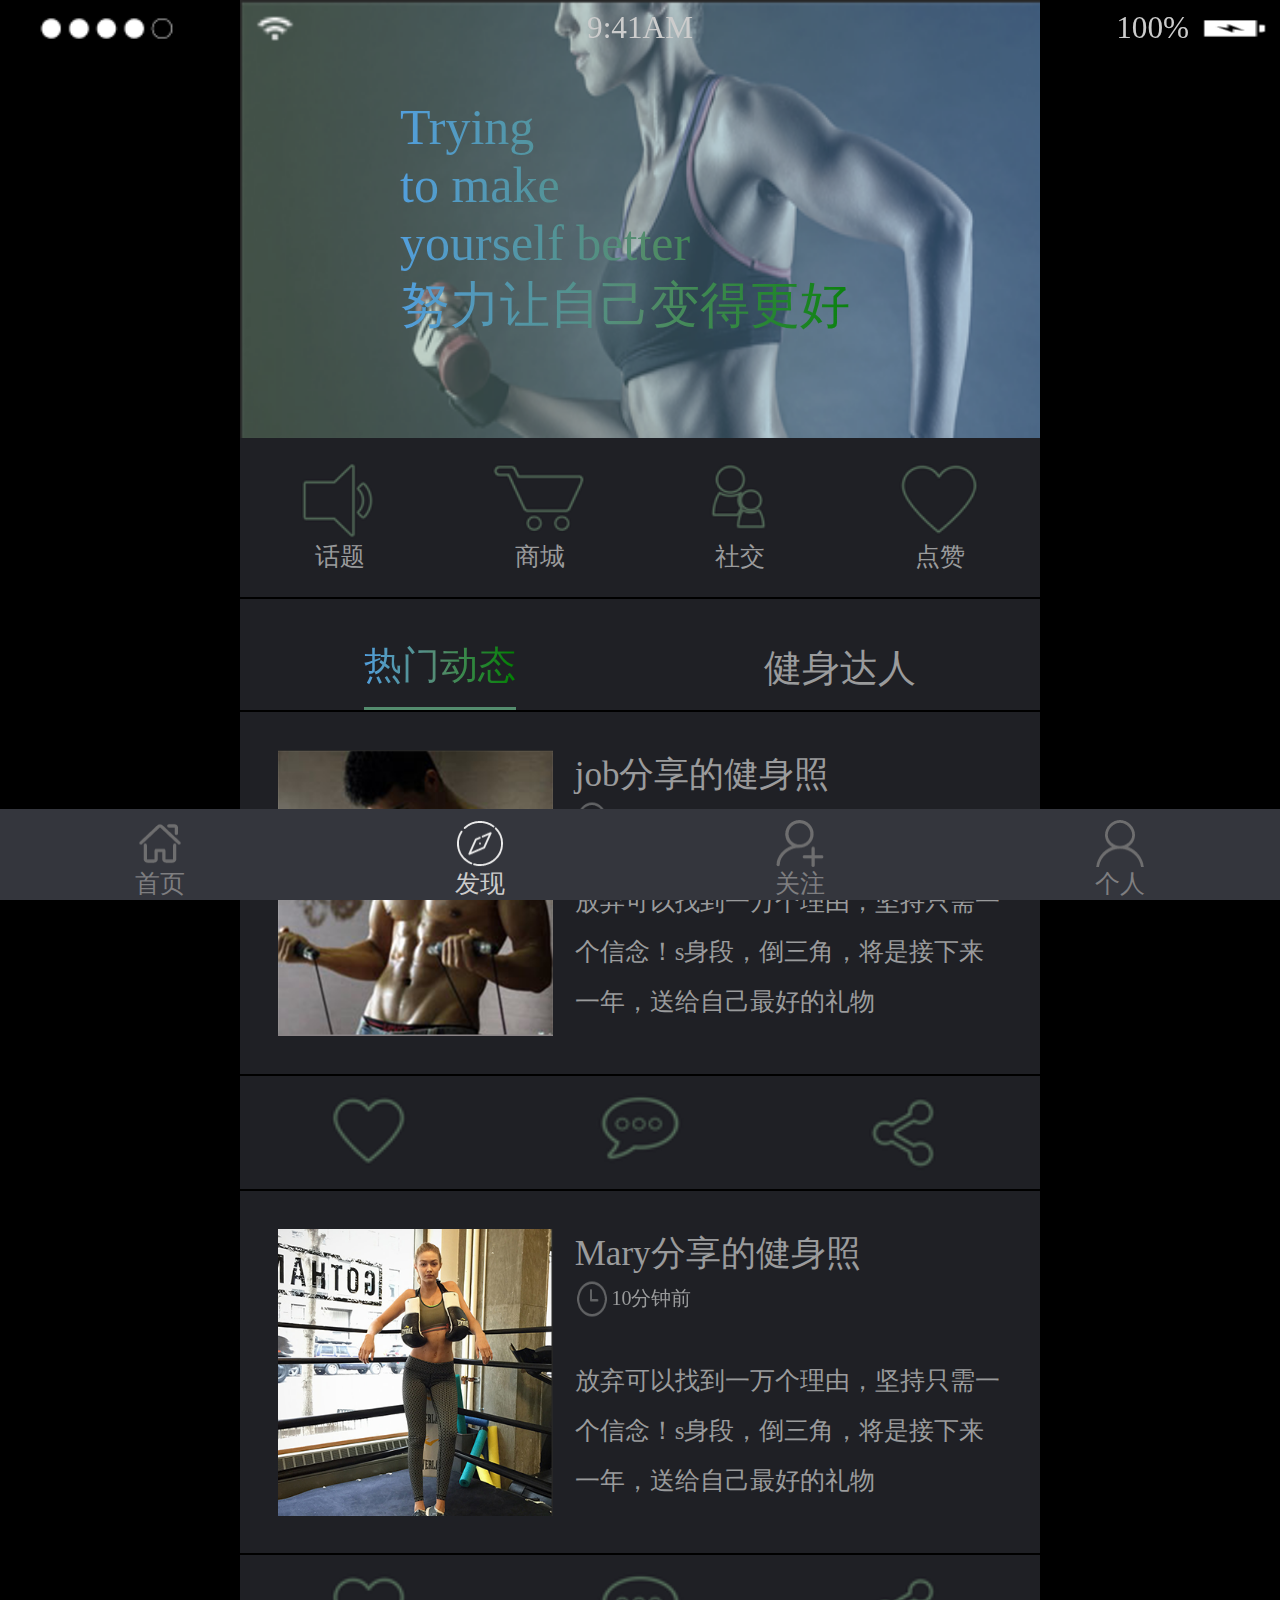
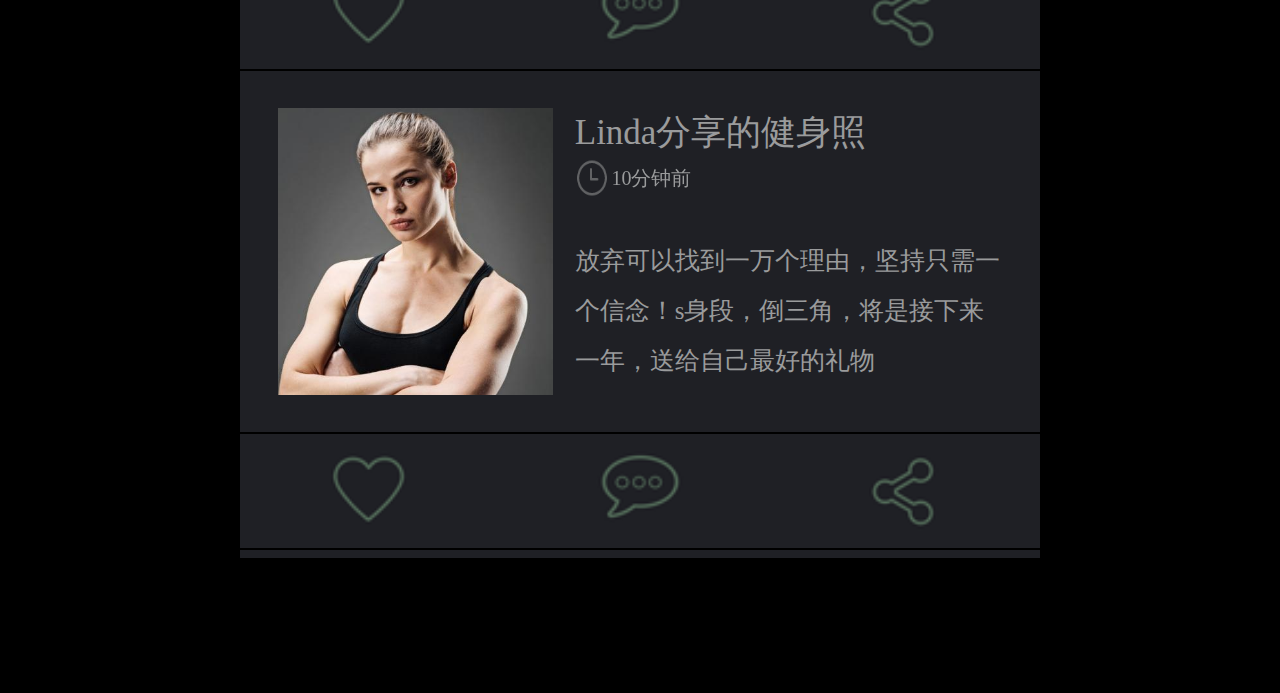
==== find.html @ e4845b58 "Add files via upload" ====
<!doctype html>
<html>
<head>
<meta charset="utf-8">
<title>发现</title>
	<meta name="viewport" content="width=device-width,height=device-height,initial-scale=1.0, minimum-scale=1.0, maximum-scale=1.0, user-scalable=no">
	<link rel="stylesheet" type="text/css" href="css/fine.css">
	<link rel="stylesheet" href="swiper/swiper.min.css">
</head>
<body>
	<header>
		<span><img class="signal" src="img/2.png"><img src="img/3.png"></span>
		<span>9:41AM</span>
		<span>100%<img src="img/1.png"></span>
	</header>
		<section class="swiper-container">
		<div class="swiper-container">
        <div class="swiper-wrapper">
            <div class="swiper-slide"><img src="img/11.png"><p>Trying <br>to make <br>yourself better <br>努力让自己变得更好</p> 
            </div>
              <div class="swiper-slide"><img src="img/68.jpg">
            </div>
            <div class="swiper-slide"><img src="img/69.jpg">
            </div>
              <div class="swiper-slide"><img src="img/70.jpg">
            </div>      
        </div>
    </div>
	</section>
	<ul class="conversation">
		<li><img src="img/12.png">话题</li>
		<a href="find1.html"><li><img src="img/13.png">商城</li></a>
		<li><img src="img/14.png">社交</li>
		<li><img src="img/15.png">点赞</li>
	</ul>
	<ul class="dynamic">
		<li>
			<p>热门动态</p> 
			<span>健身达人</span>
		</li>
		<li>
			<img src="img/16.png" alt="">
			<p>job分享的健身照<br>
			<span><img src="img/64.png"><a>10分钟前</a></span>
			放弃可以找到一万个理由，坚持只需一个信念！s身段，倒三角，将是接下来一年，送给自己最好的礼物
			</p>
		</li>
		<li>
			<img src="img/17.png">
			<img src="img/18.png">
			<img src="img/19.png">
		</li>
		<li>
			<img src="img/62.png" alt="">
			<p>Mary分享的健身照<br>
			<span><img src="img/64.png"><a>10分钟前</a></span>
			放弃可以找到一万个理由，坚持只需一个信念！s身段，倒三角，将是接下来一年，送给自己最好的礼物
			</p>
		</li>
		<li>
			<img src="img/17.png">
			<img src="img/18.png">
			<img src="img/19.png">
		</li>
		<li>
			<img src="img/39.png" alt="">
			<p>Linda分享的健身照<br>
			<span><img src="img/64.png"><a>10分钟前</a></span>
			放弃可以找到一万个理由，坚持只需一个信念！s身段，倒三角，将是接下来一年，送给自己最好的礼物
			</p>
		</li>
		<li>
			<img src="img/17.png">
			<img src="img/18.png">
			<img src="img/19.png">
		</li><br>
		<div class="bottom">
			<span><a href="index.html"><img src="img/23.png">首页</a></span>
			<span><a href="find.html"><img src="img/20.png">发现</a></span>
			<span><a href="follow.html"><img src="img/9.png">关注</a></span>
			<span><a href="homepage.html"><img src="img/10.png">个人</a></span>
		</div>
		 <script src="swiper/swiper.min.js"></script>
    <script type="text/javascript">
    window.onload = function() {
      var mySwiper = new Swiper ('.swiper-container', {
        direction:'horizontal',
        loop: true,
        autoplay:1000,
        speed:2000,
        pagination: '.swiper-pagination',
        nextButton: '.swiper-button-next',
        prevButton: '.swiper-button-prev',
　　　　  autoplayDisableOnInteraction : false,
        scrollbar: '.swiper-scrollbar',
      });
    }        
    </script>
</body>
</html>
---- css/fine.css ----
@charset "utf-8";
/* CSS Document */
body, h1, h2, h3, h4, h5, h6, hr, p, blockquote, dl, dt, dd, ul, ol, li, pre, form, fieldset, legend, button, input, textarea, th, td { margin:0; padding:0; } 
body, button, input, select, textarea { font:12px/1.5tahoma, arial, \5b8b\4f53; } 
h1, h2, h3, h4, h5, h6{ font-size:100%; } 
address, cite, dfn, em, var { font-style:normal; } 
code, kbd, pre, samp { font-family:couriernew, courier, monospace; } 
small{ font-size:12px; } 
ul, ol { list-style:none; } 
a { text-decoration:none; } 
a:hover { text-decoration:underline; } 
sup { vertical-align:text-top; } 
sub{ vertical-align:text-bottom; } 
legend { color:#000; } 
fieldset, img { border:0; } 
button, input, select, textarea { font-size:100%; } 
table { border-collapse:collapse; border-spacing:0; }


@media only screen and (min-width: 320px) {
  html {
    font-size: 40px !important; } }
@media only screen and (min-width: 360px) {
  html {
    font-size: 45px !important; } }
@media only screen and (min-width: 375px) {
  html {
    font-size: 50px !important; } }
@media only screen and (min-width: 412px) {
  html {
    font-size: 55px !important; } }
@media only screen and (min-width: 414px) {
  html {
    font-size: 55px !important; } }
@media only screen and (min-width: 750px) {
  html {
    font-size: 90px !important; } }
@media only screen and (min-width: 768px) {
  html {
    font-size: 90px !important; } }
@media only screen and (min-width: 1024px) {
  html {
    font-size: 125px !important; } }
    @media only screen and (min-width: 1280px) {
html {
    font-size: 125px !important; 
    width:800px;
    margin:0 auto;} }
body,html{
  background: #000;
}
header{
  height:0.454545rem;
  width:100%;
  display: flex;
  justify-content: space-between;
  position: fixed;
  top: 0;
  left:0;
  z-index: 100;
}
header span{
  height:100%;
  width:26.3%;
  display: inline-block;
  display: flex;
  justify-content: space-around;
  align-items: center;
  font-size: 0.25rem;
  color:#ccc;
}
header img{
  height:80%;
}
.signal{
  height:47%;
}
header span:nth-child(3){
  height:100%;
  width:26.3%;
  display: inline-block;
  display: flex;
  justify-content: flex-end;
  align-items: center;
  font-size: 0.25rem;
}
header span:nth-child(3) img{
  height:86%;
  width:27%;
}
.banner{
  height:3.272727rem;
  width:100%;
  box-sizing: border-box;
  background: url(../img/11.png);
  background-size: 100% 100%;
  display: flex;
  justify-content: center;
  align-items: center;
}
.swiper-container {
  width: 100%;
  height: 3.5rem;
  position: relative;
}  
.swiper-slide{
  width: 100%;
  height:3.5rem;
  display: flex;
  justify-content: center;
  align-items: center;

}
.swiper-slide img{
  max-width: 100%;
  max-height: 100%;
  width: 100%;
  height: 100%;
  position:absolute;
  z-index: 1;
}
.swiper-slide p{
  position: absolute;
  z-index: 5;
  height:80%;
  width:60%;
  font-size: 0.4rem;
  display: flex;
  align-items: center;
  background: linear-gradient(to right, #529fdd, #548c6e,green);
  -webkit-background-clip: text;
  color: transparent;
}
.banner div{
  height:100%;
  width: 100%;
} 
.banner div img{
  width:100%;
  height:100%;
}
.banner p{
  color:#fff;
  height:3.090909rem;
  width:6rem;
  font-size: 0.4rem;
  font-family:'TSSunOld1259ee0a461cdb5';
  background: linear-gradient(to right, #529fdd, #548c6e,green);
  -webkit-background-clip: text;
  color: transparent;
  display: flex;
  align-items: center;
}
.conversation{
  width:100%;
  height:1.272727rem;
  border-bottom :2px solid #000;
  display: flex;
  justify-content: space-around;
  background:#1f2025;
}
.conversation li{
  height:100%;
  width:1.454545rem;
  display: flex;
  flex-direction: column;
  align-items: center;
  justify-content: center;
  color:#9a9b9c;
  font-size: 0.2rem
}
.conversation li img{
  height:50%;
}
.dynamic{
  height:12.4726363rem;
  width:100%;
  background:#1f2025;
}
.dynamic li{
  height:0.90909rem;
  width:100%;
  border-bottom:2px solid #000;
}
.dynamic li:nth-child(1){
  color:#ccc;
  font-size:0.3rem;
  display: flex;
  justify-content: space-around;
  align-items: flex-end;
  box-sizing: border-box;
}
.dynamic li:nth-child(1) p{
  background: linear-gradient(to right, #529fdd, #548c6e,green);
  -webkit-background-clip: text;
  color: transparent;
  height:100%;
  border-bottom:3px solid #548c6e;
  line-height: 1.12rem;
}
.dynamic li:nth-child(1) span{
  display: inline-block;
    height:100%;
  line-height: 1.12rem;
  color:#9a9b9c;
}
.dynamic li:nth-child(2),
.dynamic li:nth-child(4),
.dynamic li:nth-child(6){
  height:2.9090rem;
  padding: 0.3rem;
  box-sizing: border-box;
  display: flex;
  justify-content: space-between;
}
.dynamic li:nth-child(2) img,
.dynamic li:nth-child(4) img,
.dynamic li:nth-child(6) img{
  height:100%;
  width:2.2rem;
}
.dynamic li:nth-child(2) p,
.dynamic li:nth-child(4) p,
.dynamic li:nth-child(6) p{
  height:100%;
  width:59%;
  color:#9a9b9c;
  font-size:0.2rem;
  line-height: 0.4rem;
}
.dynamic li:nth-child(2) p span,
.dynamic li:nth-child(4) p span,
.dynamic li:nth-child(6) p span{
  display: inline-block;
  height:27%;
  width: 100%;
  display: flex;
  align-items: flex-start;
  
}
.dynamic li:nth-child(2) p span a,
.dynamic li:nth-child(4) p span a,
.dynamic li:nth-child(6) p span a{
  display: inline-block;
  height:100%;
  width: 50%;
  transform: scale(0.8);
  display: flex;
  margin-left:-0.15rem; 
  margin-top: -0.06rem
}
.dynamic li:nth-child(2) p span img,
.dynamic li:nth-child(4) p span img,
.dynamic li:nth-child(6) p span img{
  height:52%;
  width:8%;
  vertical-align: middle;
}
.dynamic li:nth-child(2) p::first-line,
.dynamic li:nth-child(4) p::first-line,
.dynamic li:nth-child(6) p::first-line{
  font-size: 0.28rem;
}
.dynamic li:nth-child(3),
.dynamic li:nth-child(5),
.dynamic li:nth-child(7){
  display: flex;
  justify-content: space-around;
  align-items: center;
} 
.dynamic li:nth-child(3) img,
.dynamic li:nth-child(5) img,
.dynamic li:nth-child(7) img{
  height:70%;
}

.bottom{
  height:0.7272rem;
  width:100%;
  box-sizing: border-box;
  display: flex;
  justify-content: space-around;
  position: fixed;
  bottom: 0;
  left:0;
  background: #34363d;
}
.bottom span{
  height:100%;
  width:1rem;
  color:#7e7e80;
  display: flex;
  justify-content: center;
  align-items: center;
  font-size: 0.2rem;
}
.bottom span a{
   height:100%;
  width:1rem;
  display: inline-block;
  display: flex;
  justify-content: center;
}
.bottom span:nth-child(2) a{
  color: #ccc;
}
.bottom span img{
  width:38%;
}
.bottom span a{
    font-size: 0.2rem;
    color:#7e7e80;
    display: flex;
    flex-direction:column;
    justify-content: flex-end;
    align-items: center;
}
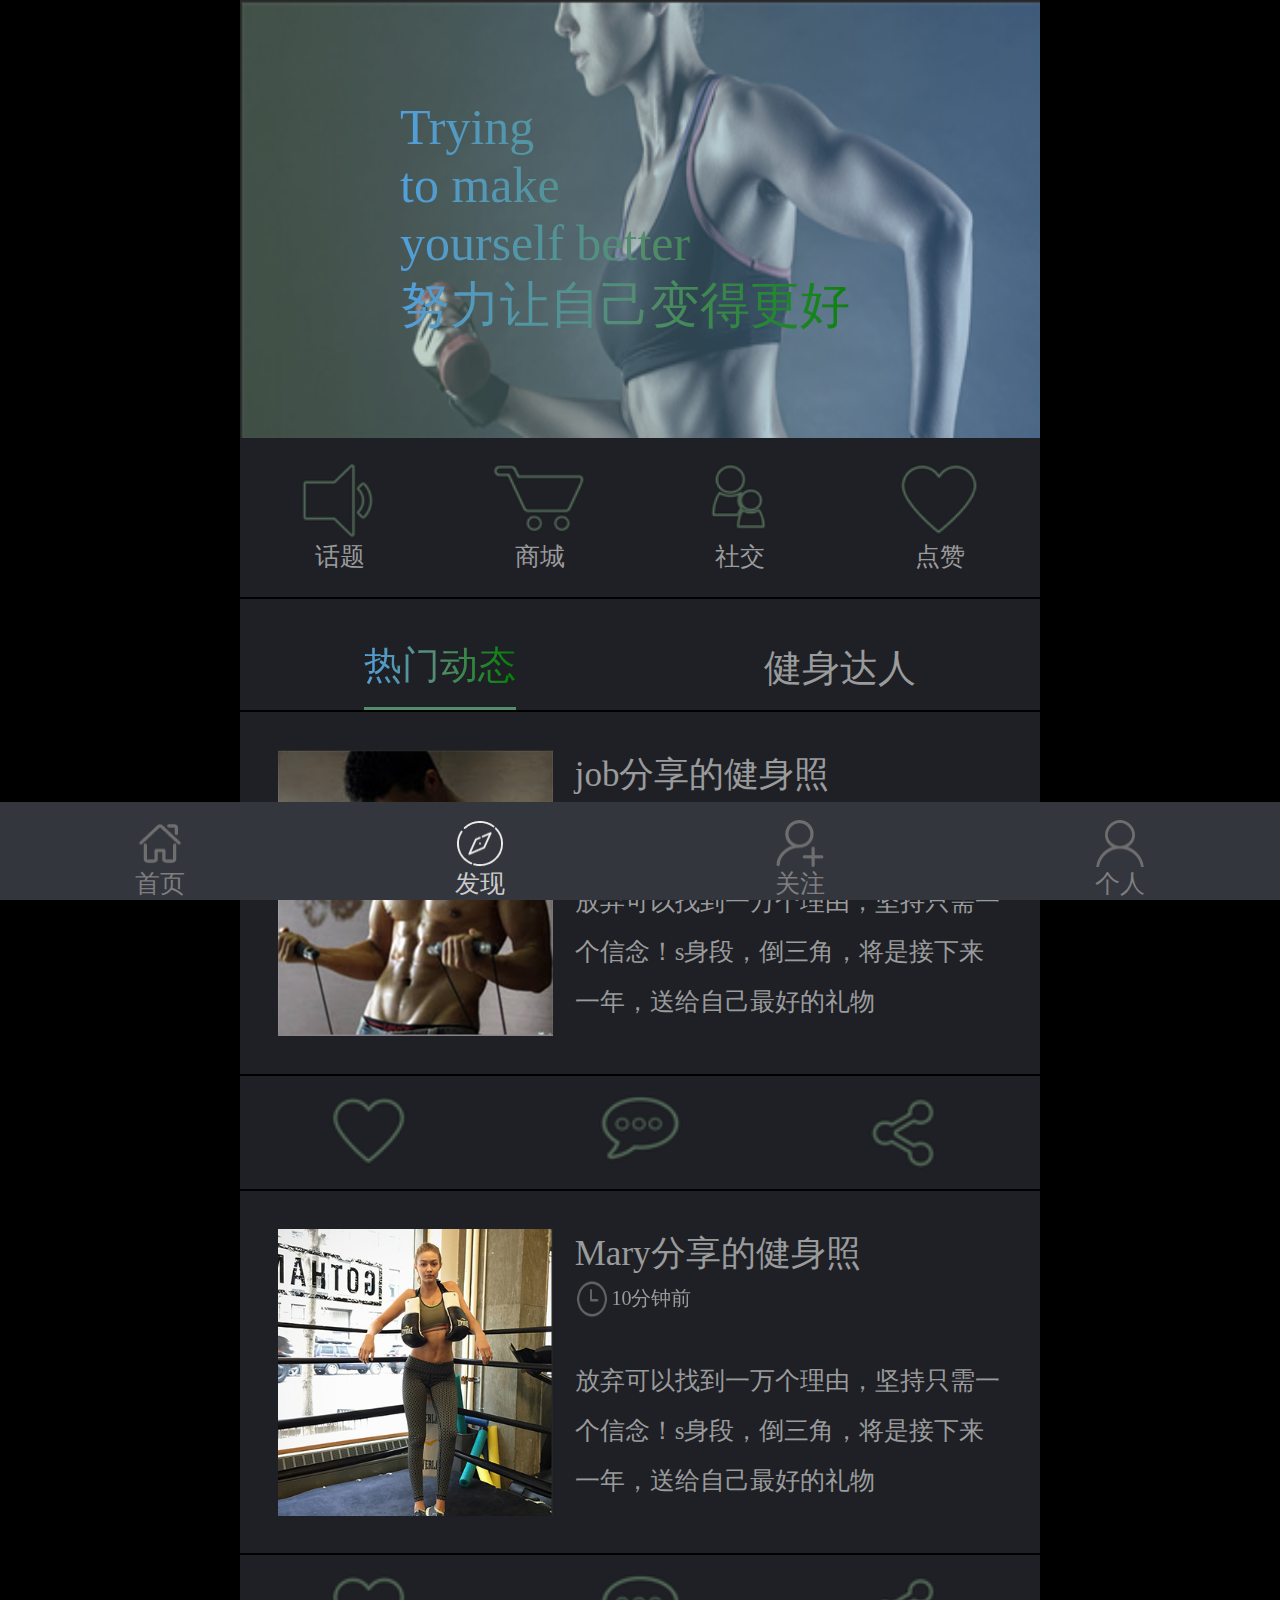
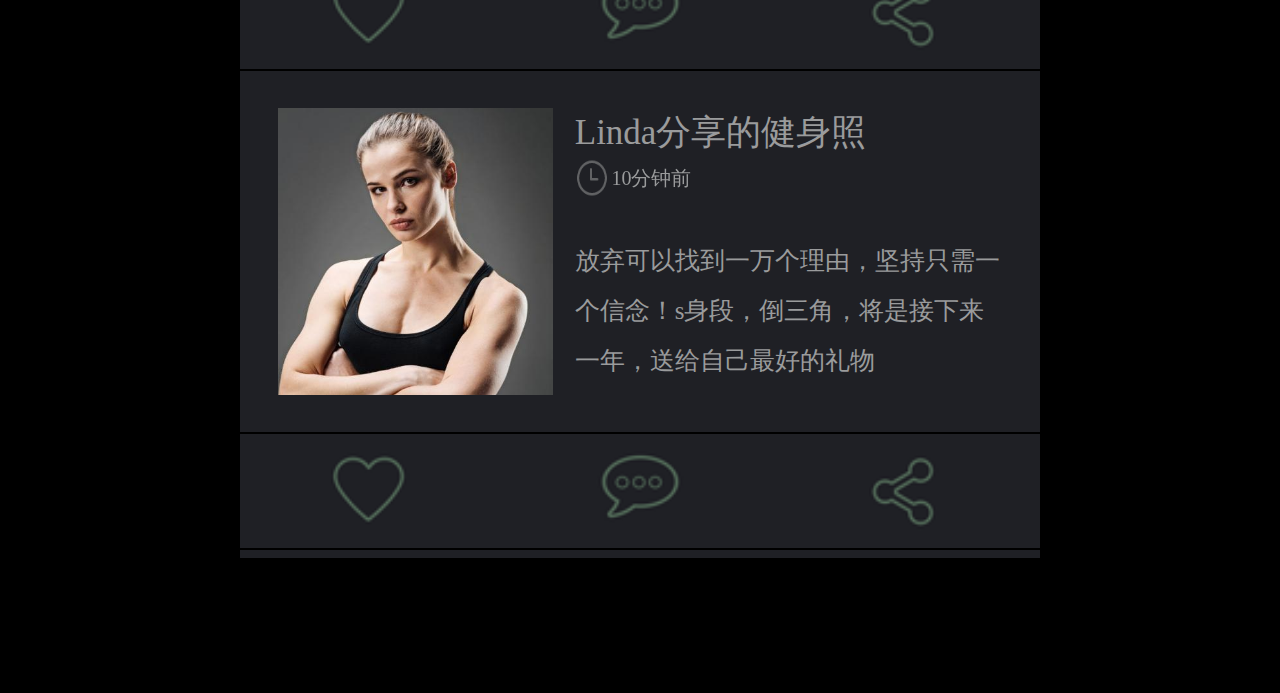
==== commit 3dfcd921: "Update find.html" ====
--- a/find.html
+++ b/find.html
@@ -8,11 +8,6 @@
 	<link rel="stylesheet" href="swiper/swiper.min.css">
 </head>
 <body>
-	<header>
-		<span><img class="signal" src="img/2.png"><img src="img/3.png"></span>
-		<span>9:41AM</span>
-		<span>100%<img src="img/1.png"></span>
-	</header>
 		<section class="swiper-container">
 		<div class="swiper-container">
         <div class="swiper-wrapper">
@@ -97,4 +92,4 @@
     }        
     </script>
 </body>
-</html>+</html>
--- a/css/fine.css
+++ b/css/fine.css
@@ -275,7 +275,7 @@
 }
 
 .bottom{
-  height:0.7272rem;
+  height:0.7872rem;
   width:100%;
   box-sizing: border-box;
   display: flex;
